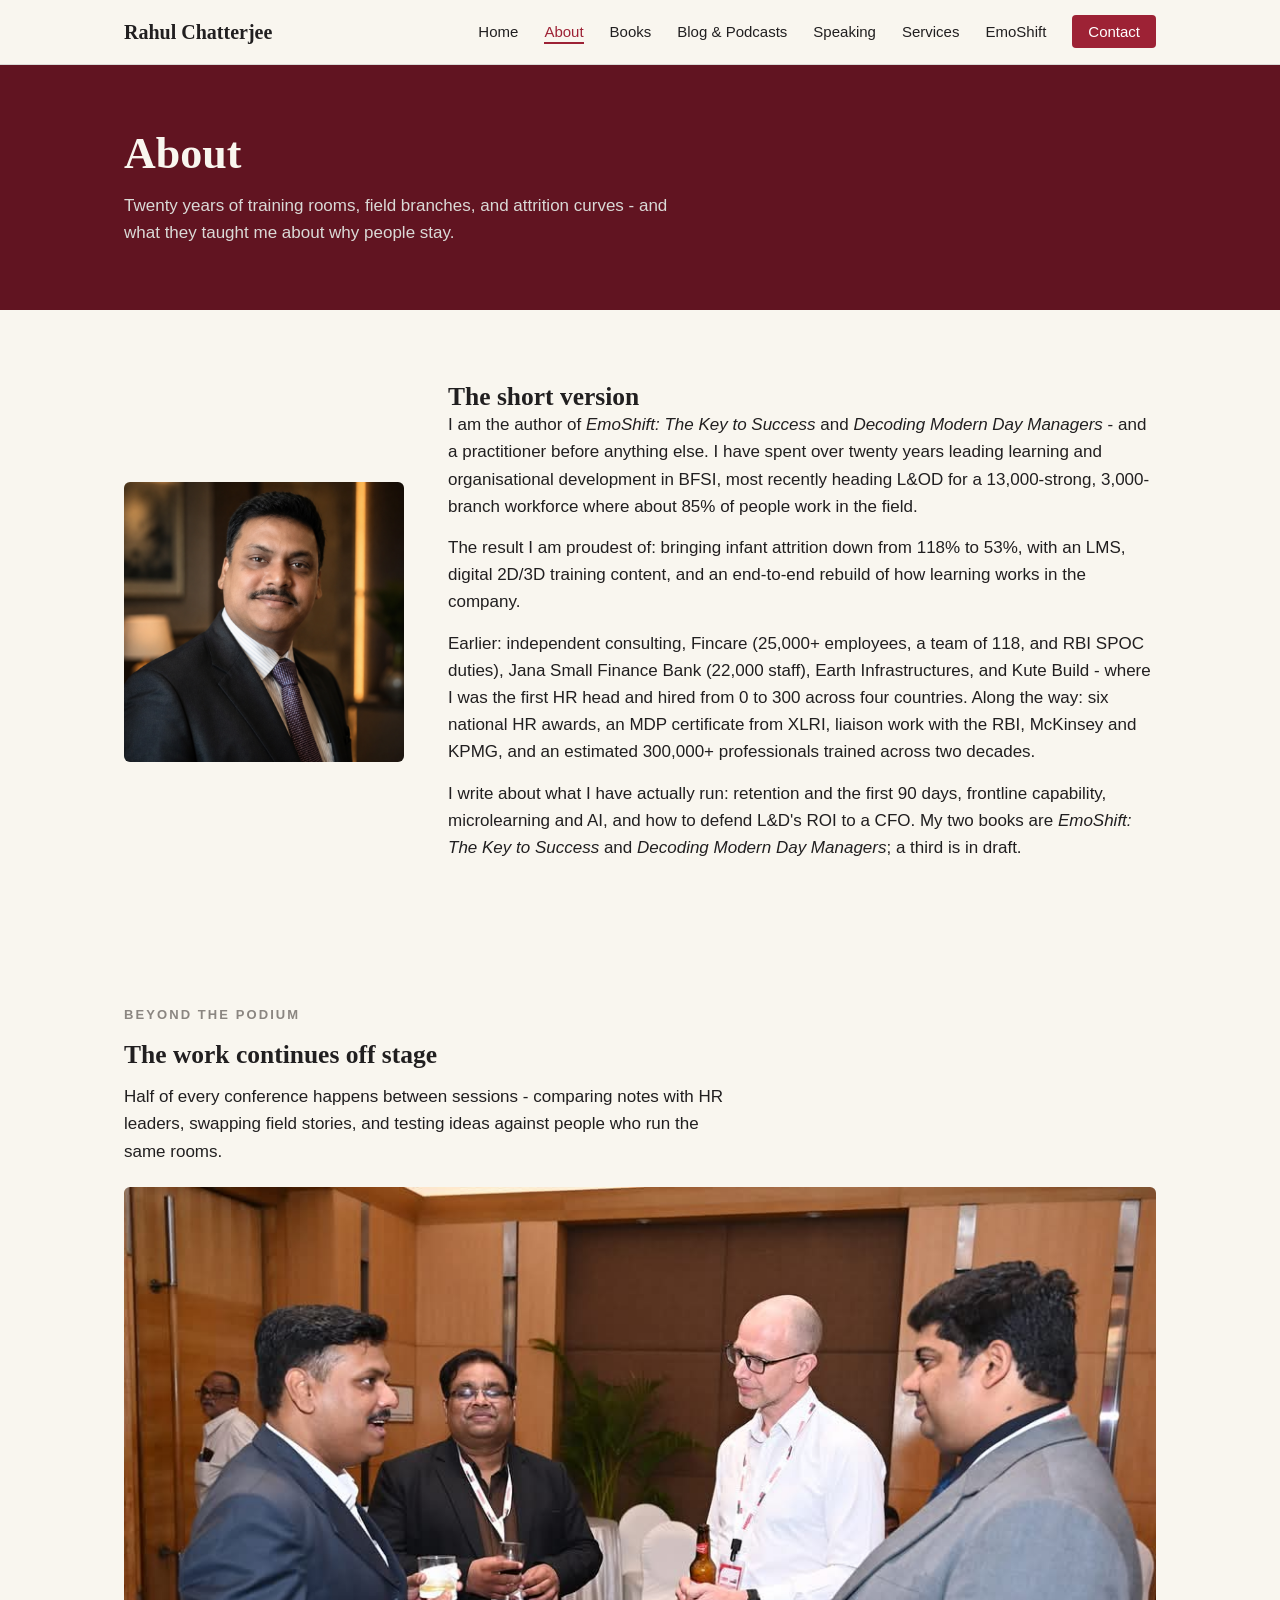
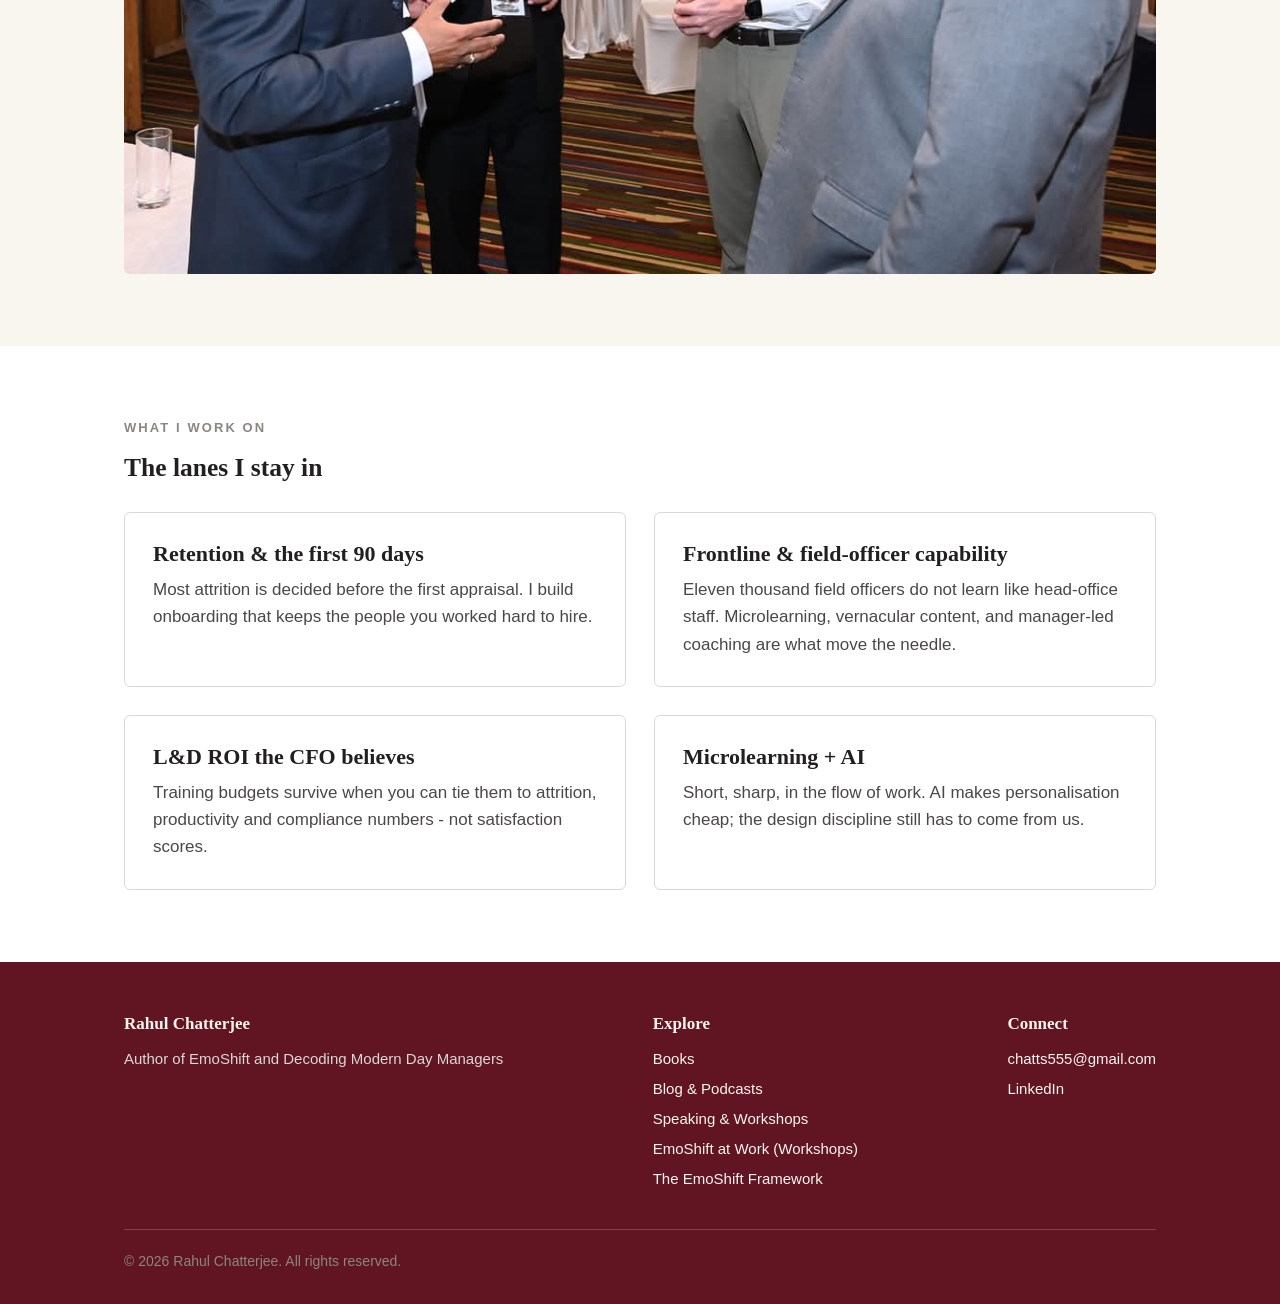
==== about.html @ ff905754 "Rahul Chatterjee - author website: 8 pages, blog and podcasts, speaking gallery" ====
<!DOCTYPE html>
<html lang="en">
<head>
<meta charset="UTF-8">
<meta name="viewport" content="width=device-width, initial-scale=1.0">
<title>About - Rahul Chatterjee</title>
<meta name="description" content="Author of EmoShift and Decoding Modern Day Managers. 20+ years in BFSI learning and development, XLRI MDP.">
<link rel="stylesheet" href="css/style.css">
</head>
<body>
<header class="site-nav">
  <div class="wrap nav-inner">
    <a class="nav-brand" href="index.html">Rahul Chatterjee</a>
    <button class="nav-toggle" aria-label="Menu">&#9776;</button>
    <ul class="nav-links">
      <li><a href="index.html">Home</a></li>
      <li><a href="about.html" class="active">About</a></li>
      <li><a href="books.html">Books</a></li>
      <li><a href="blog.html">Blog &amp; Podcasts</a></li>
      <li><a href="speaking.html">Speaking</a></li>
      <li><a href="services.html">Services</a></li>
      <li><a href="emoshift.html">EmoShift</a></li>
      <li><a class="cta-nav" href="contact.html">Contact</a></li>
    </ul>
  </div>
</header>
<section class="page-hero">
  <div class="wrap">
    <h1>About</h1>
    <p>Twenty years of training rooms, field branches, and attrition curves - and what they taught me about why people stay.</p>
  </div>
</section>


<section class="section">
  <div class="wrap split">
    <img src="images/headshot.jpg" alt="Rahul Chatterjee">
    <div>
      <h2>The short version</h2>
      <p>I am the author of <em>EmoShift: The Key to Success</em> and <em>Decoding Modern Day Managers</em> - and a practitioner before anything else. I have spent over twenty years leading learning and organisational development in BFSI, most recently heading L&amp;OD for a 13,000-strong, 3,000-branch workforce where about 85% of people work in the field.</p>
      <p style="margin-top:14px">The result I am proudest of: bringing infant attrition down from 118% to 53%, with an LMS, digital 2D/3D training content, and an end-to-end rebuild of how learning works in the company.</p>
      <p style="margin-top:14px">Earlier: independent consulting, Fincare (25,000+ employees, a team of 118, and RBI SPOC duties), Jana Small Finance Bank (22,000 staff), Earth Infrastructures, and Kute Build - where I was the first HR head and hired from 0 to 300 across four countries. Along the way: six national HR awards, an MDP certificate from XLRI, liaison work with the RBI, McKinsey and KPMG, and an estimated 300,000+ professionals trained across two decades.</p>
      <p style="margin-top:14px">I write about what I have actually run: retention and the first 90 days, frontline capability, microlearning and AI, and how to defend L&amp;D's ROI to a CFO. My two books are <em>EmoShift: The Key to Success</em> and <em>Decoding Modern Day Managers</em>; a third is in draft.</p>
    </div>
  </div>
</section>

<section class="section">
  <div class="wrap">
    <p class="eyebrow">Beyond the podium</p>
    <h2 style="margin-bottom:14px">The work continues off stage</h2>
    <p style="max-width:64ch;margin-bottom:22px">Half of every conference happens between sessions - comparing notes with HR leaders, swapping field stories, and testing ideas against people who run the same rooms.</p>
    <img src="images/about-networking.jpg" alt="Rahul Chatterjee in conversation with HR leaders at an industry event" style="width:100%;border-radius:6px">
  </div>
</section>

<section class="section" style="background:var(--white)">
  <div class="wrap">
    <p class="eyebrow">What I work on</p>
    <h2 style="margin-bottom:30px">The lanes I stay in</h2>
    <div class="cards cards-2">
      <div class="card"><h3>Retention &amp; the first 90 days</h3><p>Most attrition is decided before the first appraisal. I build onboarding that keeps the people you worked hard to hire.</p></div>
      <div class="card"><h3>Frontline &amp; field-officer capability</h3><p>Eleven thousand field officers do not learn like head-office staff. Microlearning, vernacular content, and manager-led coaching are what move the needle.</p></div>
      <div class="card"><h3>L&amp;D ROI the CFO believes</h3><p>Training budgets survive when you can tie them to attrition, productivity and compliance numbers - not satisfaction scores.</p></div>
      <div class="card"><h3>Microlearning + AI</h3><p>Short, sharp, in the flow of work. AI makes personalisation cheap; the design discipline still has to come from us.</p></div>
    </div>
  </div>
</section>
<footer>
  <div class="wrap">
    <div class="footer-grid">
      <div>
        <h4>Rahul Chatterjee</h4>
        <ul>
          <li>Author of EmoShift and Decoding Modern Day Managers</li>
        </ul>
      </div>
      <div>
        <h4>Explore</h4>
        <ul>
          <li><a href="books.html">Books</a></li>
          <li><a href="blog.html">Blog &amp; Podcasts</a></li>
          <li><a href="speaking.html">Speaking &amp; Workshops</a></li>
          <li><a href="services.html">EmoShift at Work (Workshops)</a></li>
          <li><a href="emoshift.html">The EmoShift Framework</a></li>
        </ul>
      </div>
      <div>
        <h4>Connect</h4>
        <ul>
          <li><a href="mailto:chatts555@gmail.com">chatts555@gmail.com</a></li>
          <li><a href="https://www.linkedin.com/in/rahul-chatterjee-5b00b728" rel="noopener">LinkedIn</a></li>
        </ul>
      </div>
    </div>
    <div class="footer-bottom">&copy; <span id="year">2026</span> Rahul Chatterjee. All rights reserved.</div>
  </div>
</footer>
<script src="js/main.js"></script>
---- css/style.css ----
/* Rahul Chatterjee - personal site
   Palette (Stanford leadership landing style):
   cream #F9F6EF, near-black #211F20, cardinal #9D2235, maroon #611421,
   warm grays #DAD9D6 / #8B8681 */
:root{
  --cream:#F9F6EF; --ink:#211F20; --cardinal:#9D2235; --maroon:#611421;
  --gray:#8B8681; --gray-light:#DAD9D6; --white:#FFFFFF;
  --serif:Georgia,'Times New Roman',Charter,serif;
  --sans:-apple-system,BlinkMacSystemFont,'Segoe UI',Roboto,Helvetica,Arial,sans-serif;
}
*{margin:0;padding:0;box-sizing:border-box}
html{scroll-behavior:smooth}
body{font-family:var(--sans);background:var(--cream);color:var(--ink);line-height:1.6;font-size:17px}
img{max-width:100%;display:block}
a{color:var(--cardinal);text-decoration:none}
a:hover{text-decoration:underline}
h1,h2,h3{font-family:var(--serif);line-height:1.15;font-weight:700}
.wrap{max-width:1080px;margin:0 auto;padding:0 24px}
.section{padding:72px 0}
.section-tight{padding:48px 0}
.eyebrow{font-family:var(--sans);font-size:13px;letter-spacing:.16em;text-transform:uppercase;color:var(--gray);margin-bottom:14px;font-weight:600}
.hero .eyebrow,.band-dark .eyebrow{color:var(--gray-light)}

/* Nav */
header.site-nav{background:var(--cream);border-bottom:1px solid var(--gray-light);position:sticky;top:0;z-index:50}
.nav-inner{display:flex;align-items:center;justify-content:space-between;height:64px}
.nav-brand{font-family:var(--serif);font-size:20px;font-weight:700;color:var(--ink)}
.nav-brand:hover{text-decoration:none}
.nav-links{display:flex;gap:26px;list-style:none;align-items:center}
.nav-links a{color:var(--ink);font-size:15px;font-weight:500}
.nav-links a.active{color:var(--cardinal);border-bottom:2px solid var(--cardinal);padding-bottom:2px}
.nav-links a.cta-nav{background:var(--cardinal);color:var(--white);padding:8px 16px;border-radius:4px}
.nav-links a.cta-nav:hover{background:var(--maroon);text-decoration:none}
.nav-toggle{display:none;background:none;border:0;font-size:26px;color:var(--ink);cursor:pointer}
@media(max-width:820px){
  .nav-toggle{display:block}
  .nav-links{display:none;position:absolute;top:64px;left:0;right:0;background:var(--cream);flex-direction:column;align-items:flex-start;padding:18px 24px;gap:16px;border-bottom:1px solid var(--gray-light)}
  .nav-links.open{display:flex}
}

/* Hero */
.hero{background:var(--maroon);color:var(--cream);padding:96px 0}
.hero h1{font-size:clamp(34px,5vw,56px);max-width:16ch;margin-bottom:20px;color:var(--cream)}
.hero p.lede{font-size:19px;max-width:56ch;color:var(--gray-light);margin-bottom:32px}
.btn{display:inline-block;background:var(--cardinal);color:var(--white);padding:13px 26px;border-radius:4px;font-weight:600;font-size:16px;border:0;cursor:pointer}
.btn:hover{background:#7f1b2b;text-decoration:none}
.btn-ghost{display:inline-block;border:1px solid var(--cream);color:var(--cream);padding:12px 25px;border-radius:4px;font-weight:600;margin-left:12px}
.btn-ghost:hover{background:rgba(255,255,255,.1);text-decoration:none}
.btn-outline{border:1px solid var(--cardinal);color:var(--cardinal);background:transparent;padding:11px 22px;border-radius:4px;font-weight:600;display:inline-block}
.btn-outline:hover{background:var(--cardinal);color:var(--white);text-decoration:none}

/* Cards */
.cards{display:grid;gap:28px}
.cards-2{grid-template-columns:repeat(2,1fr)}
.cards-3{grid-template-columns:repeat(3,1fr)}
@media(max-width:820px){.cards-2,.cards-3{grid-template-columns:1fr}}
.card{background:var(--white);border:1px solid var(--gray-light);border-radius:6px;padding:28px;display:flex;flex-direction:column}
.card h3{margin-bottom:10px;font-size:22px}
.card p{color:#4a4748;flex:1}
.card .card-link{margin-top:16px;font-weight:600}
.card img.card-img{border-radius:4px;margin-bottom:18px;aspect-ratio:4/3;object-fit:cover;width:100%}
.book-card{display:flex;gap:22px;align-items:flex-start}
.book-card img{width:130px;flex-shrink:0;border-radius:4px;box-shadow:0 4px 14px rgba(33,31,32,.18)}
.book-card .meta{font-size:14px;color:var(--gray);margin:6px 0 12px}
@media(max-width:520px){.book-card{flex-direction:column}}

/* Flagship band */
.flagship{background:var(--white);border-top:6px solid var(--cardinal)}
.flagship .wrap{display:grid;grid-template-columns:220px 1fr;gap:44px;align-items:center}
.flagship img{border-radius:4px;box-shadow:0 8px 24px rgba(33,31,32,.22)}
@media(max-width:720px){.flagship .wrap{grid-template-columns:1fr}.flagship img{max-width:200px}}

/* Stats */
.stats{background:var(--maroon);color:var(--cream)}
.stats .cards-3{text-align:center}
.stat .num{font-family:var(--serif);font-size:44px;font-weight:700;color:var(--cream)}
.stat .lbl{color:var(--gray-light);font-size:15px;margin-top:6px}

/* Split (image + text) */
.split{display:grid;grid-template-columns:280px 1fr;gap:44px;align-items:center}
.split img{border-radius:6px}
@media(max-width:720px){.split{grid-template-columns:1fr}.split img{max-width:260px}}

/* Page hero (interior pages) */
.page-hero{background:var(--maroon);color:var(--cream);padding:64px 0}
.page-hero h1{font-size:clamp(30px,4vw,44px);color:var(--cream)}
.page-hero p{color:var(--gray-light);max-width:60ch;margin-top:12px}

/* Lists */
.clean-list{list-style:none}
.clean-list li{padding:14px 0;border-bottom:1px solid var(--gray-light)}
.clean-list li:last-child{border-bottom:0}
.tag{display:inline-block;font-size:12px;letter-spacing:.08em;text-transform:uppercase;color:var(--cardinal);border:1px solid var(--cardinal);border-radius:20px;padding:3px 12px;margin-bottom:10px;font-weight:600}
.date{font-size:14px;color:var(--gray)}

/* Forms */
form.enquiry{display:grid;gap:16px;max-width:560px}
form.enquiry label{font-weight:600;font-size:15px}
form.enquiry input,form.enquiry textarea,form.enquiry select{width:100%;padding:11px 13px;border:1px solid var(--gray-light);border-radius:4px;background:var(--white);font-family:var(--sans);font-size:16px;color:var(--ink)}
form.enquiry input:focus,form.enquiry textarea:focus{outline:2px solid var(--cardinal);outline-offset:0;border-color:var(--cardinal)}

/* Gallery */
.gallery{display:grid;grid-template-columns:repeat(3,1fr);gap:18px}
.gallery img{border-radius:6px;aspect-ratio:4/3;object-fit:cover;width:100%}
@media(max-width:720px){.gallery{grid-template-columns:1fr}}

/* Notice / scaffold note */
.note{background:#fff;border-left:4px solid var(--cardinal);padding:16px 20px;border-radius:0 6px 6px 0;color:#4a4748;font-size:15px}

/* Footer */
footer{background:var(--maroon);color:var(--gray-light);padding:48px 0 32px;margin-top:0}
footer a{color:var(--cream)}
.footer-grid{display:flex;justify-content:space-between;flex-wrap:wrap;gap:28px}
.footer-grid h4{font-family:var(--serif);color:var(--cream);margin-bottom:10px;font-size:17px}
.footer-grid ul{list-style:none}
.footer-grid li{margin-bottom:6px;font-size:15px}
.footer-bottom{margin-top:32px;padding-top:20px;border-top:1px solid rgba(249,246,239,.2);font-size:14px;color:var(--gray)}
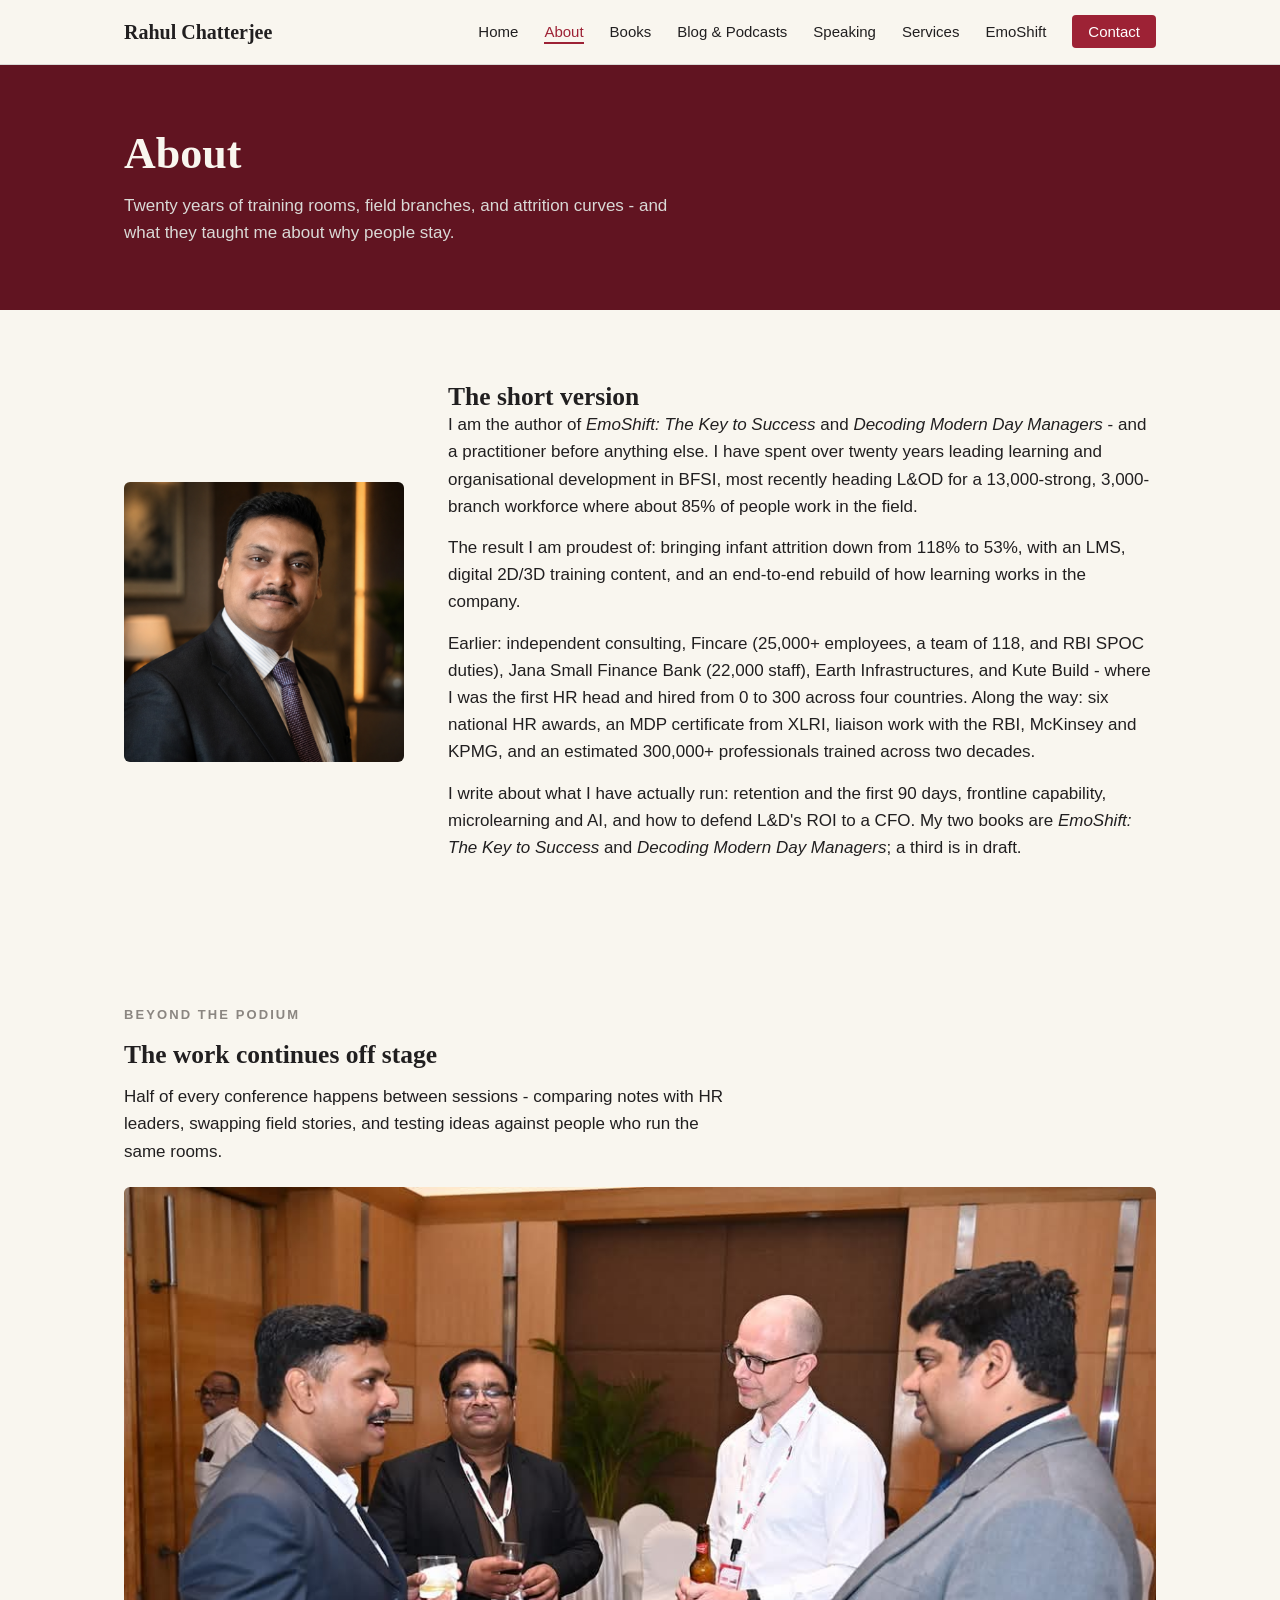
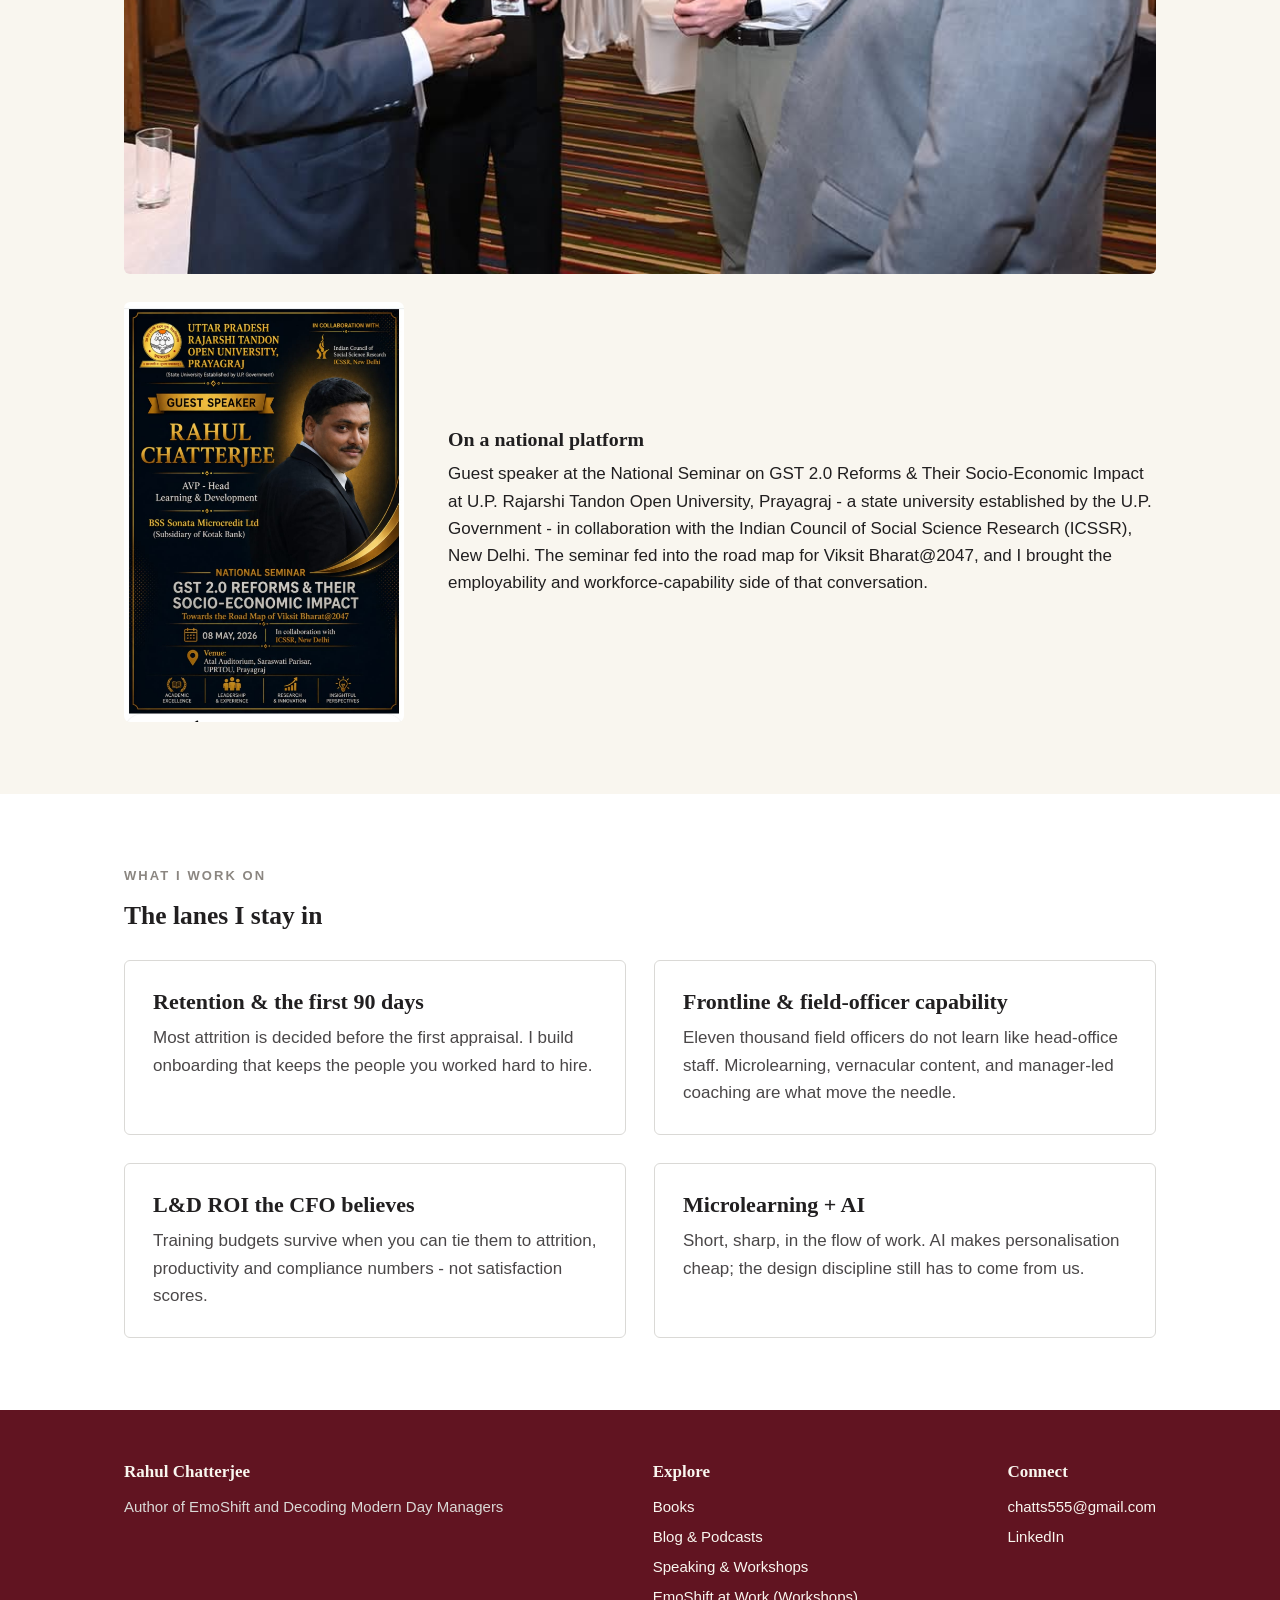
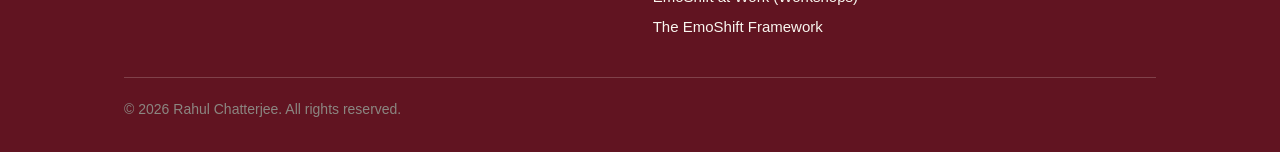
==== commit f28cc1bb: "About: add UPRTOU x ICSSR national seminar (Viksit Bharat@2047) to Beyond the podium" ====
--- a/about.html
+++ b/about.html
@@ -51,6 +51,13 @@
     <h2 style="margin-bottom:14px">The work continues off stage</h2>
     <p style="max-width:64ch;margin-bottom:22px">Half of every conference happens between sessions - comparing notes with HR leaders, swapping field stories, and testing ideas against people who run the same rooms.</p>
     <img src="images/about-networking.jpg" alt="Rahul Chatterjee in conversation with HR leaders at an industry event" style="width:100%;border-radius:6px">
+    <div class="split" style="margin-top:28px">
+      <img src="images/about-viksit-bharat-seminar.jpg" alt="Seminar poster naming Rahul Chatterjee as guest speaker at the U.P. Rajarshi Tandon Open University national seminar on GST 2.0 reforms">
+      <div>
+        <h3 style="margin-bottom:10px">On a national platform</h3>
+        <p>Guest speaker at the National Seminar on GST 2.0 Reforms &amp; Their Socio-Economic Impact at U.P. Rajarshi Tandon Open University, Prayagraj - a state university established by the U.P. Government - in collaboration with the Indian Council of Social Science Research (ICSSR), New Delhi. The seminar fed into the road map for Viksit Bharat@2047, and I brought the employability and workforce-capability side of that conversation.</p>
+      </div>
+    </div>
   </div>
 </section>
 
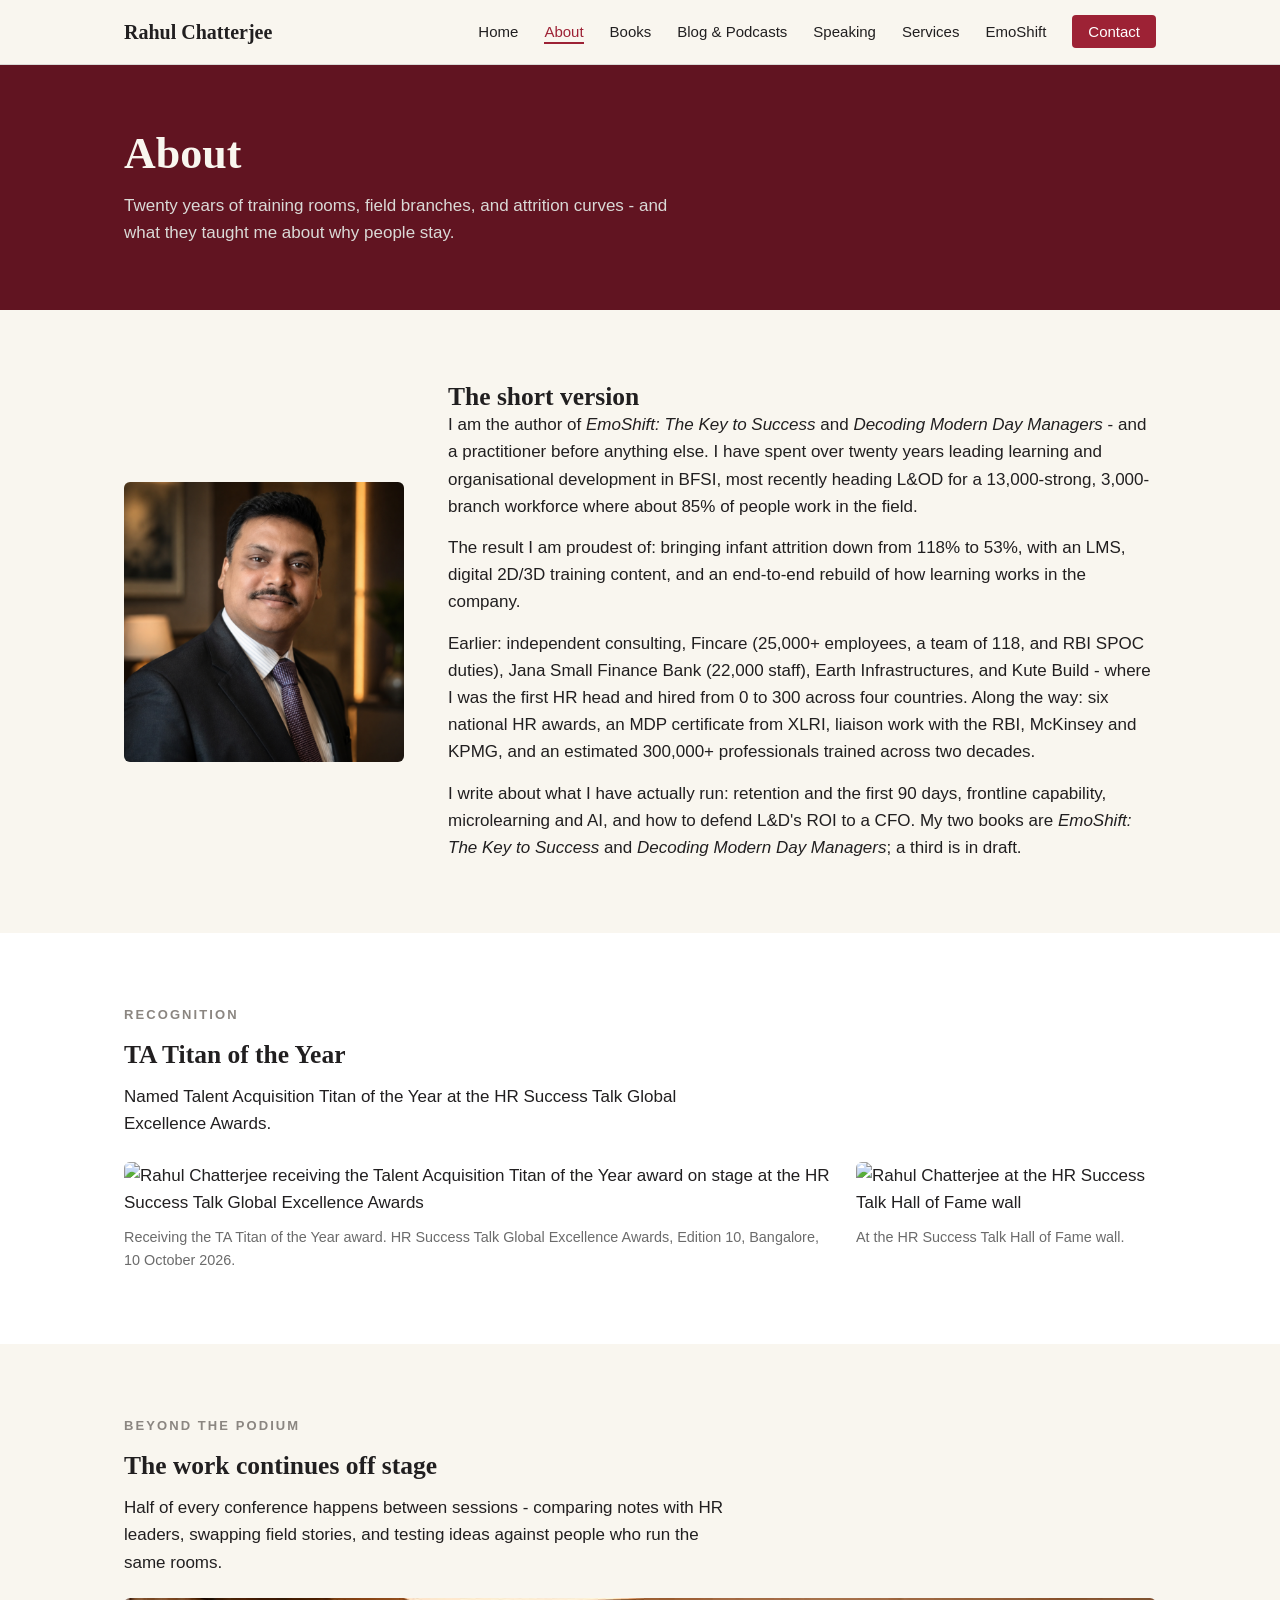
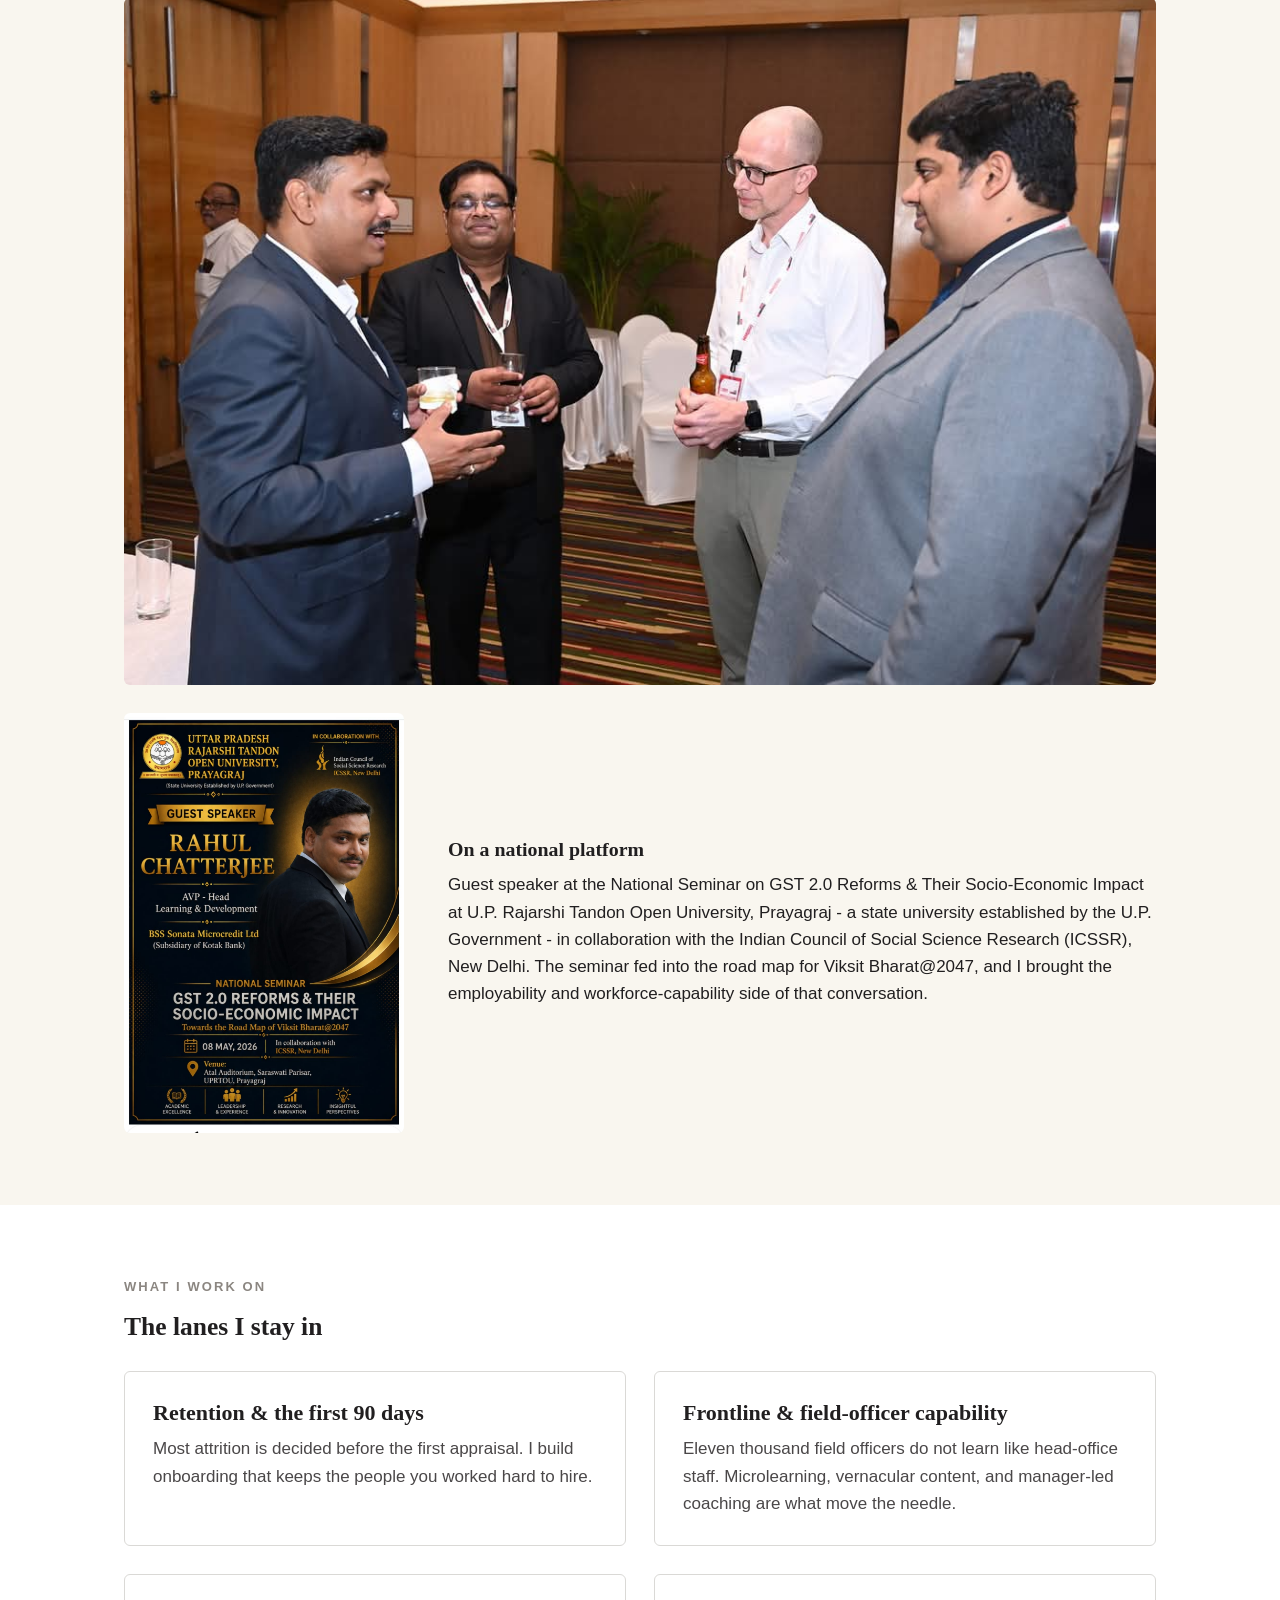
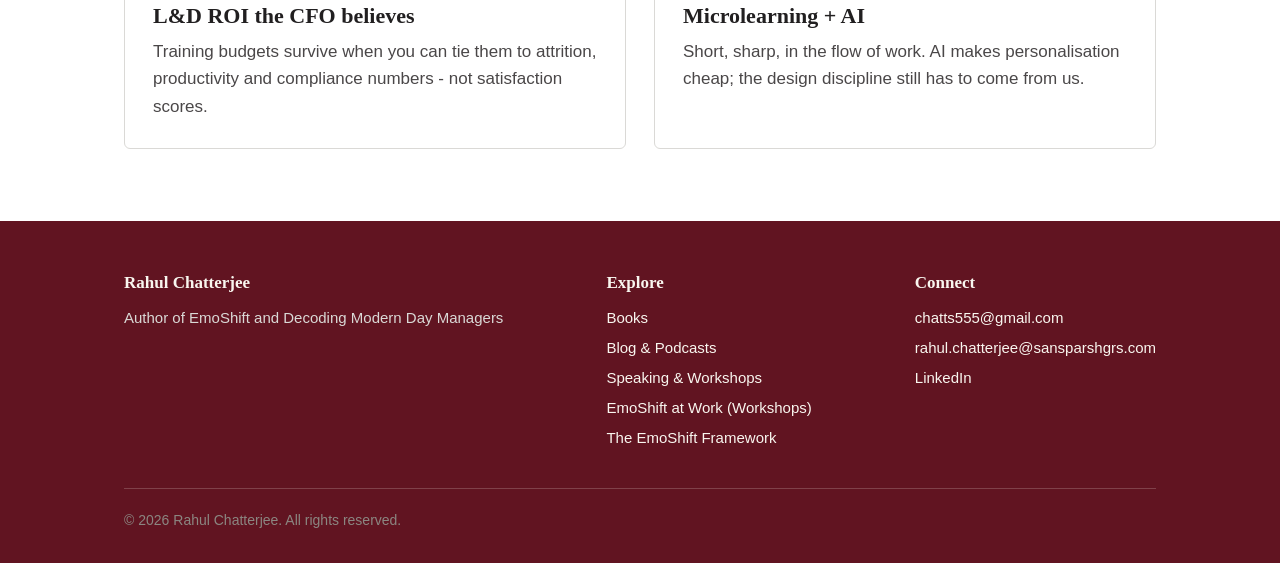
==== commit ff7eaf97: "Add Recognition section to About page Added a new section highlighting the 'TA Titan of the Year' re" ====
--- a/about.html
+++ b/about.html
@@ -41,6 +41,24 @@
       <p style="margin-top:14px">The result I am proudest of: bringing infant attrition down from 118% to 53%, with an LMS, digital 2D/3D training content, and an end-to-end rebuild of how learning works in the company.</p>
       <p style="margin-top:14px">Earlier: independent consulting, Fincare (25,000+ employees, a team of 118, and RBI SPOC duties), Jana Small Finance Bank (22,000 staff), Earth Infrastructures, and Kute Build - where I was the first HR head and hired from 0 to 300 across four countries. Along the way: six national HR awards, an MDP certificate from XLRI, liaison work with the RBI, McKinsey and KPMG, and an estimated 300,000+ professionals trained across two decades.</p>
       <p style="margin-top:14px">I write about what I have actually run: retention and the first 90 days, frontline capability, microlearning and AI, and how to defend L&amp;D's ROI to a CFO. My two books are <em>EmoShift: The Key to Success</em> and <em>Decoding Modern Day Managers</em>; a third is in draft.</p>
+    </div>
+  </div>
+</section>
+
+<section class="section" style="background:var(--white)">
+  <div class="wrap">
+    <p class="eyebrow">Recognition</p>
+    <h2 style="margin-bottom:14px">TA Titan of the Year</h2>
+    <p style="max-width:64ch;margin-bottom:24px">Named Talent Acquisition Titan of the Year at the HR Success Talk Global Excellence Awards.</p>
+    <div style="display:flex;flex-wrap:wrap;gap:24px;align-items:flex-start">
+      <figure style="margin:0;flex:2 1 460px;min-width:0">
+        <img src="https://github.com/rahul-chatterjee-in/rahulchatterjee-website/releases/download/site-assets/3-titan-stage-masked.jpg" alt="Rahul Chatterjee receiving the Talent Acquisition Titan of the Year award on stage at the HR Success Talk Global Excellence Awards" style="width:100%;border-radius:6px;display:block">
+        <figcaption style="margin-top:10px;font-size:0.9rem;color:#6b6b6b">Receiving the TA Titan of the Year award. HR Success Talk Global Excellence Awards, Edition 10, Bangalore, 10 October 2026.</figcaption>
+      </figure>
+      <figure style="margin:0;flex:1 1 220px;min-width:0;max-width:300px">
+        <img src="https://github.com/rahul-chatterjee-in/rahulchatterjee-website/releases/download/site-assets/4-titan-halloffame.jpg" alt="Rahul Chatterjee at the HR Success Talk Hall of Fame wall" style="width:100%;border-radius:6px;display:block">
+        <figcaption style="margin-top:10px;font-size:0.9rem;color:#6b6b6b">At the HR Success Talk Hall of Fame wall.</figcaption>
+      </figure>
     </div>
   </div>
 </section>
